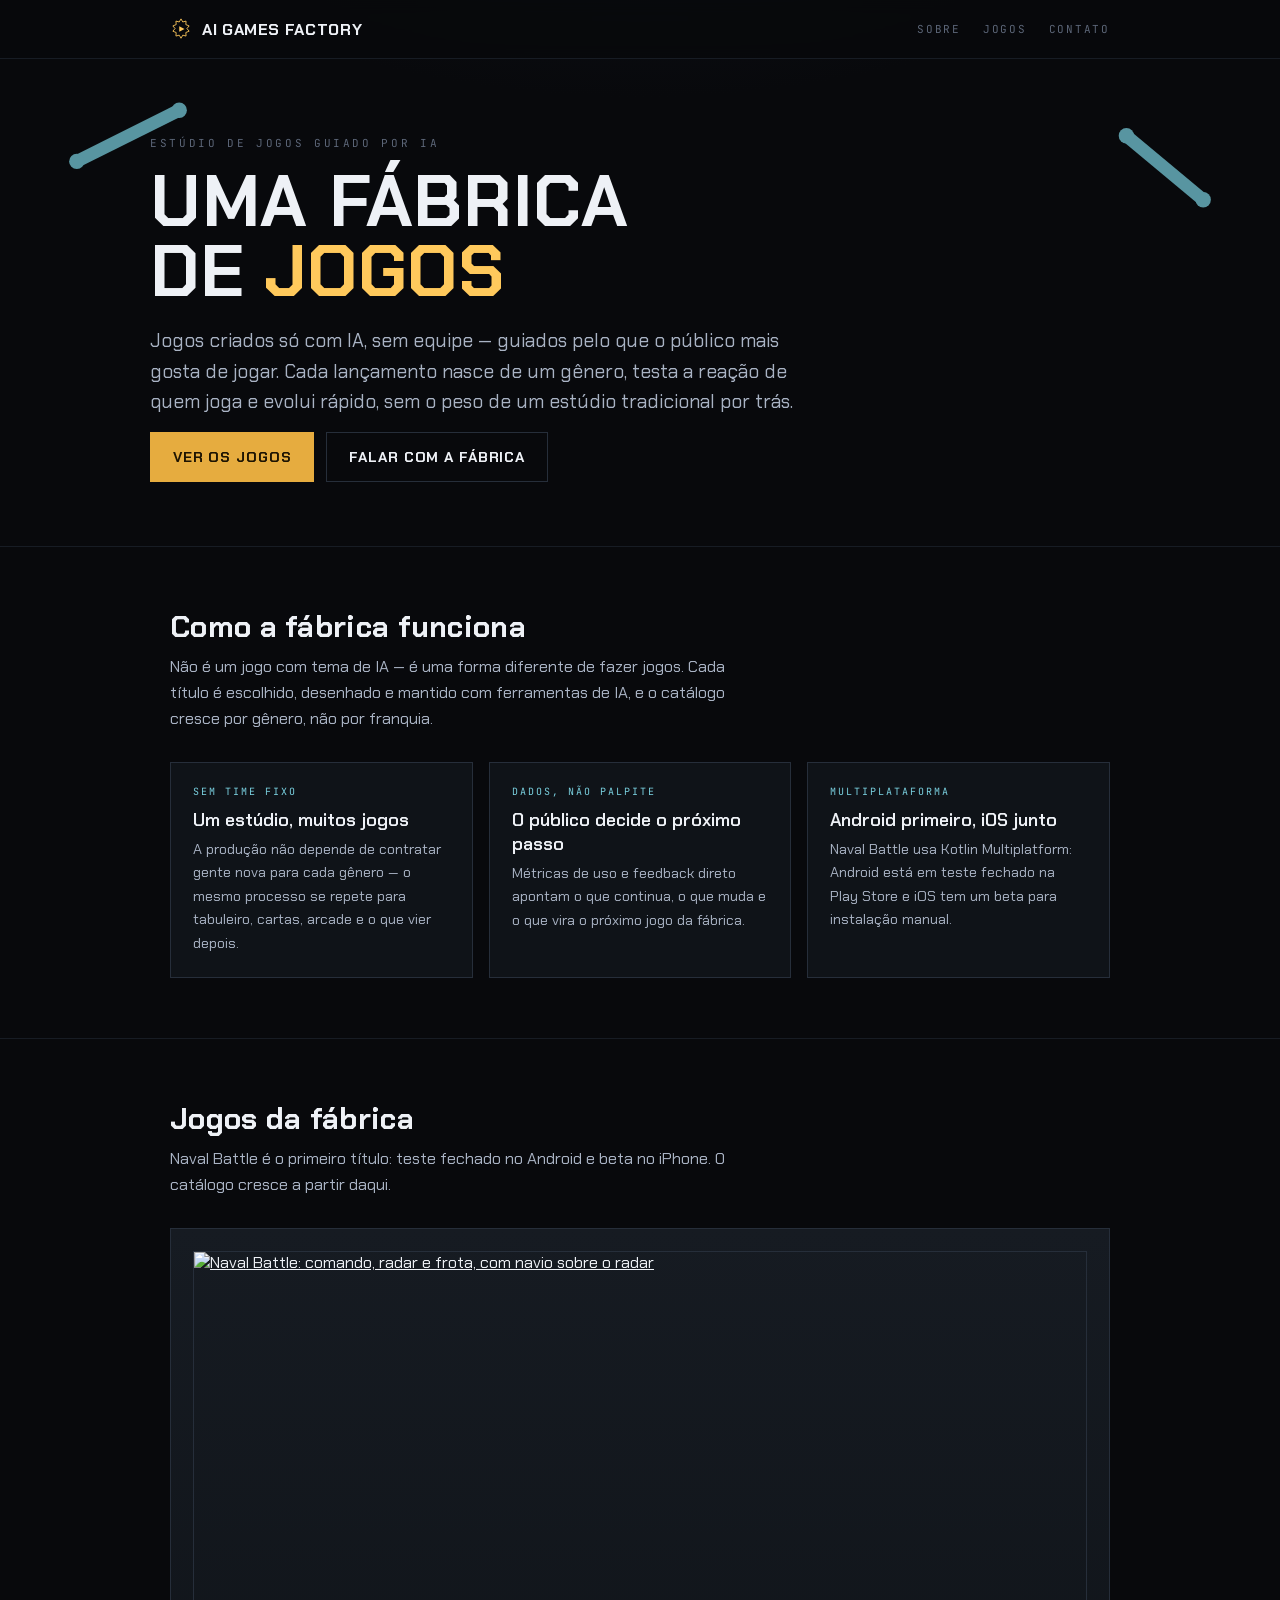
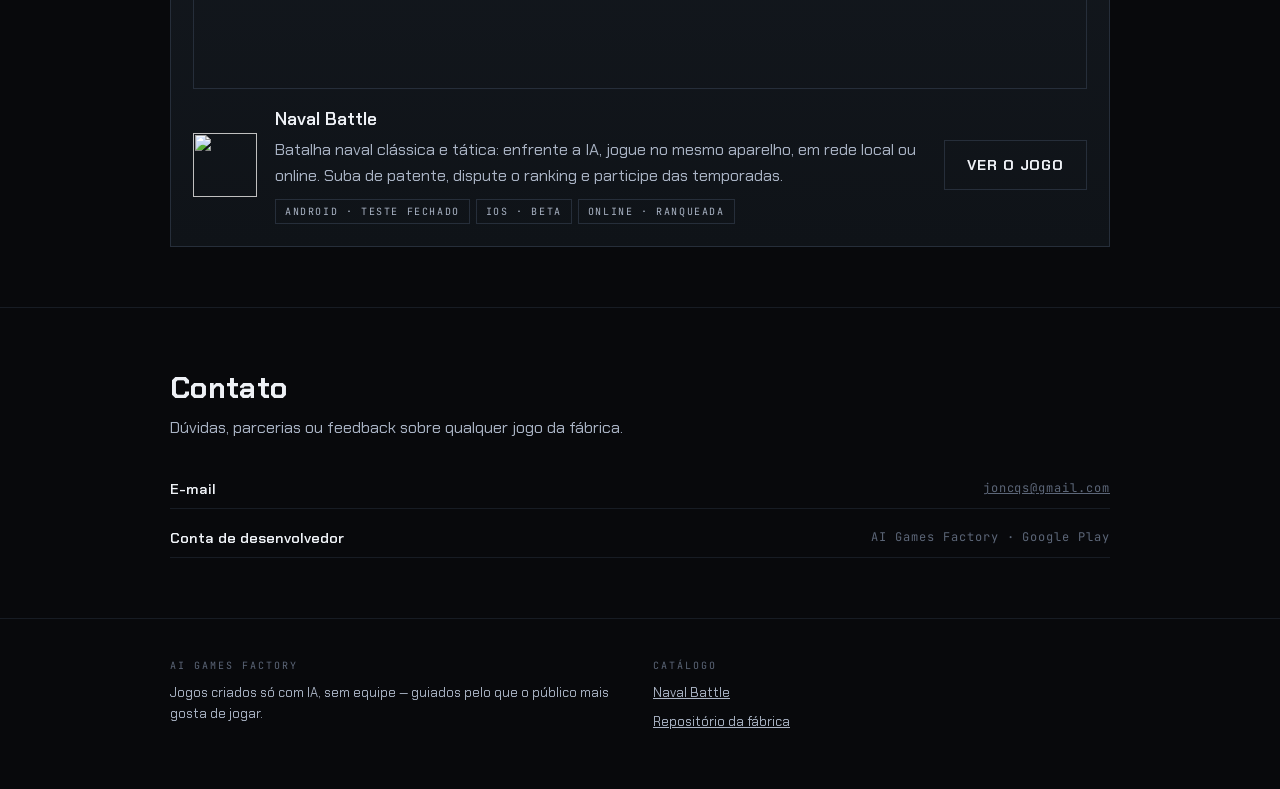
==== index.html @ c1de2103 "Publica AI Games Factory em repositório próprio" ====
<!doctype html>
<html lang="pt-BR">
<head>
<meta charset="utf-8">
<meta name="viewport" content="width=device-width, initial-scale=1">
<title>AI Games Factory</title>
<meta name="description" content="AI Games Factory cria jogos com IA guiados pelo feedback dos jogadores. Conheça Naval Battle, batalha naval clássica e tática em teste para Android e iOS.">
<meta name="theme-color" content="#08090C">

<meta property="og:title" content="AI Games Factory">
<meta property="og:description" content="Jogos criados só com IA, sem equipe — guiados pelo que o público mais gosta de jogar.">
<meta property="og:type" content="website">
<meta property="og:url" content="https://johncoelho.github.io/ai-games-factory/">
<link rel="canonical" href="https://johncoelho.github.io/ai-games-factory/">
<meta property="og:image" content="https://johncoelho.github.io/naval-battle/media/feature-graphic-1024x500.png">
<link rel="icon" href="https://johncoelho.github.io/naval-battle/media/icon-512.png" type="image/png">

<link rel="preconnect" href="https://fonts.googleapis.com">
<link rel="preconnect" href="https://fonts.gstatic.com" crossorigin>
<link rel="stylesheet" href="https://fonts.googleapis.com/css2?family=Chakra+Petch:wght@500;600;700&family=JetBrains+Mono:wght@400;500;700&display=swap">

<style>
  :root{
    --bg:#08090C; --surface:#0F1318; --surface2:#161B22; --surface3:#1E2530;
    --line:#262E3A; --lineSoft:#171C24;
    --ink:#EEF1F6; --inkSoft:#A9B3C4; --muted:#5C6678;
    --amber:#E6AC3F; --amberStrong:#FFC95C; --amberInk:#1E1402;
    --cyan:#7AD1E0; --cyanSoft:rgba(122,209,224,.16);
    --sans:'Chakra Petch',system-ui,-apple-system,sans-serif;
    --mono:'JetBrains Mono',ui-monospace,SFMono-Regular,monospace;
  }
  *{box-sizing:border-box}
  html{scroll-behavior:smooth}
  body{
    margin:0;background:var(--bg);color:var(--ink);font-family:var(--sans);
    background-image:radial-gradient(1100px 640px at 50% -12%,#121722 0%,var(--bg) 60%);
  }
  a{color:inherit}
  .wrap{max-width:980px;margin:0 auto;padding:0 20px}

  .eyebrow{font-family:var(--mono);font-size:11px;letter-spacing:.24em;color:var(--muted);text-transform:uppercase;margin:0}
  h1{font-size:clamp(38px,8vw,72px);line-height:.98;margin:14px 0 0;font-weight:700;letter-spacing:.01em}
  h1 span{color:var(--amberStrong)}
  h2{font-size:clamp(22px,3.6vw,30px);margin:0 0 8px;font-weight:700;letter-spacing:.01em;text-wrap:balance}
  h3{font-size:18px;margin:0 0 6px;font-weight:600}
  p{line-height:1.62;color:var(--inkSoft);margin:0 0 14px}
  .lede{font-size:clamp(16px,2.1vw,19px);max-width:54ch}

  header{position:sticky;top:0;z-index:20;backdrop-filter:blur(8px);
         background:rgba(8,9,12,.82);border-bottom:1px solid var(--lineSoft)}
  .bar{display:flex;align-items:center;justify-content:space-between;height:58px}
  .brand{display:flex;align-items:center;gap:10px;font-weight:700;letter-spacing:.04em}
  .navlinks{display:flex;gap:22px;font-family:var(--mono);font-size:11px;letter-spacing:.16em;text-transform:uppercase}
  .navlinks a{color:var(--muted);text-decoration:none}
  .navlinks a:hover{color:var(--amberStrong)}
  @media (max-width:640px){ .navlinks{display:none} }

  .hero{position:relative;overflow:hidden;border-bottom:1px solid var(--lineSoft)}
  .nodes{position:absolute;inset:0;pointer-events:none;opacity:.7}
  .nodes circle{fill:var(--cyan)}
  .nodes line{stroke:var(--cyan);stroke-width:1}

  .herobody{position:relative;padding:76px 0 64px}
  @media (max-width:640px){ .herobody{padding:52px 0 44px} }

  .cta{display:flex;gap:12px;flex-wrap:wrap;align-items:center}
  .btn{display:inline-flex;align-items:center;gap:10px;text-decoration:none;font-weight:700;
       letter-spacing:.06em;text-transform:uppercase;font-size:14.5px;padding:15px 22px;border:1px solid transparent}
  .btn-primary{background:var(--amber);color:var(--amberInk)}
  .btn-primary:hover{background:var(--amberStrong)}
  .btn-ghost{border-color:var(--line);color:var(--ink)}
  .btn-ghost:hover{border-color:var(--cyan);color:var(--cyan)}

  section{padding:60px 0;border-bottom:1px solid var(--lineSoft)}
  .sechead{max-width:58ch;margin-bottom:30px}

  .grid{display:grid;gap:16px;grid-template-columns:repeat(auto-fit,minmax(240px,1fr))}
  .card{border:1px solid var(--line);background:var(--surface);padding:22px}
  .card .k{font-family:var(--mono);font-size:10px;letter-spacing:.2em;color:var(--cyan);text-transform:uppercase}
  .card h3{margin-top:10px}
  .card p{margin:0;font-size:14.5px}

  .gamecard{display:flex;gap:18px;align-items:center;border:1px solid var(--line);
            background:linear-gradient(180deg,var(--surface2),var(--surface));padding:22px;flex-wrap:wrap}
  .gamecard .mark{width:64px;height:64px;flex:none}
  .game-art{display:block;width:100%}
  .game-art img{display:block;width:100%;height:auto;border:1px solid var(--line)}
  .gamecard .body{flex:1;min-width:220px}
  .tag{font-family:var(--mono);font-size:10px;letter-spacing:.16em;text-transform:uppercase;
       border:1px solid var(--line);color:var(--inkSoft);padding:5px 9px;display:inline-block;margin:2px 6px 0 0}

  .status{display:flex;flex-direction:column;gap:10px}
  .row{display:flex;justify-content:space-between;gap:12px;border-bottom:1px solid var(--lineSoft);padding:10px 0;font-size:14.5px}
  .row b{color:var(--ink);font-weight:600}
  .row span{color:var(--muted);font-family:var(--mono);font-size:12px;letter-spacing:.08em}

  footer{padding:40px 0 56px;color:var(--muted);font-size:13px}
  footer a{color:var(--inkSoft)}
  .foothead{font-family:var(--mono);font-size:10px;letter-spacing:.2em;color:var(--muted);text-transform:uppercase;margin-bottom:10px}
  .footgrid{display:grid;gap:26px;grid-template-columns:repeat(auto-fit,minmax(200px,1fr))}
</style>
</head>
<body>

<header>
  <div class="wrap bar">
    <div class="brand">
      <svg width="22" height="22" viewBox="0 0 100 100" aria-hidden="true">
        <path d="M50 4l8 14 15-4 -1 16 15 6-10 12 10 12-15 6 1 16-15-4-8 14-8-14-15 4 1-16-15-6 10-12-10-12 15-6-1-16 15 4z"
              fill="none" stroke="#FFC95C" stroke-width="4"/>
        <path d="M42 38l24 12-24 12z" fill="#FFC95C"/>
      </svg>
      AI GAMES FACTORY
    </div>
    <nav class="navlinks">
      <a href="#sobre">Sobre</a>
      <a href="#jogos">Jogos</a>
      <a href="#contato">Contato</a>
    </nav>
  </div>
</header>

<div class="hero">
  <svg class="nodes" viewBox="0 0 100 60" preserveAspectRatio="none" aria-hidden="true">
    <line x1="6" y1="8" x2="14" y2="4"/><line x1="88" y1="6" x2="94" y2="11"/>
    <line x1="4" y1="52" x2="10" y2="56"/><line x1="90" y1="50" x2="84" y2="55"/>
    <circle cx="6" cy="8" r="0.6"/><circle cx="14" cy="4" r="0.6"/>
    <circle cx="88" cy="6" r="0.6"/><circle cx="94" cy="11" r="0.6"/>
    <circle cx="4" cy="52" r="0.6"/><circle cx="10" cy="56" r="0.6"/>
    <circle cx="90" cy="50" r="0.6"/><circle cx="84" cy="55" r="0.6"/>
  </svg>
  <div class="wrap herobody">
    <p class="eyebrow">Estúdio de jogos guiado por IA</p>
    <h1>UMA FÁBRICA<br>DE <span>JOGOS</span></h1>
    <p class="lede" style="margin-top:18px">
      Jogos criados só com IA, sem equipe — guiados pelo que o público mais gosta de
      jogar. Cada lançamento nasce de um gênero, testa a reação de quem joga e evolui
      rápido, sem o peso de um estúdio tradicional por trás.
    </p>
    <div class="cta">
      <a class="btn btn-primary" href="#jogos">Ver os jogos</a>
      <a class="btn btn-ghost" href="mailto:joncqs@gmail.com">Falar com a fábrica</a>
    </div>
  </div>
</div>

<section id="sobre">
  <div class="wrap">
    <div class="sechead">
      <h2>Como a fábrica funciona</h2>
      <p>Não é um jogo com tema de IA — é uma forma diferente de fazer jogos. Cada
         título é escolhido, desenhado e mantido com ferramentas de IA, e o catálogo
         cresce por gênero, não por franquia.</p>
    </div>
    <div class="grid">
      <div class="card"><div class="k">Sem time fixo</div><h3>Um estúdio, muitos jogos</h3>
        <p>A produção não depende de contratar gente nova para cada gênero — o mesmo
           processo se repete para tabuleiro, cartas, arcade e o que vier depois.</p></div>
      <div class="card"><div class="k">Dados, não palpite</div><h3>O público decide o próximo passo</h3>
        <p>Métricas de uso e feedback direto apontam o que continua, o que muda e o
           que vira o próximo jogo da fábrica.</p></div>
      <div class="card"><div class="k">Multiplataforma</div><h3>Android primeiro, iOS junto</h3>
        <p>Naval Battle usa Kotlin Multiplatform: Android está em teste fechado na Play Store e iOS tem um beta para instalação manual.</p></div>
    </div>
  </div>
</section>

<section id="jogos">
  <div class="wrap">
    <div class="sechead">
      <h2>Jogos da fábrica</h2>
      <p>Naval Battle é o primeiro título: teste fechado no Android e beta no iPhone. O catálogo cresce a partir daqui.</p>
    </div>
    <div class="gamecard">
      <a class="game-art" href="https://johncoelho.github.io/naval-battle/" aria-label="Conhecer Naval Battle">
        <img src="https://johncoelho.github.io/naval-battle/media/feature-graphic-1024x500.png" width="1024" height="500" alt="Naval Battle: comando, radar e frota, com navio sobre o radar" loading="lazy">
      </a>
      <img class="mark" src="https://johncoelho.github.io/naval-battle/media/icon-512.png" width="64" height="64" alt="" loading="lazy">
      <div class="body">
        <h3>Naval Battle</h3>
        <p style="margin-bottom:8px">Batalha naval clássica e tática: enfrente a IA, jogue no mesmo aparelho, em rede local ou online. Suba de patente, dispute o ranking e participe das temporadas.</p>
        <span class="tag">Android · teste fechado</span><span class="tag">iOS · beta</span><span class="tag">Online · ranqueada</span>
      </div>
      <a class="btn btn-ghost" href="https://johncoelho.github.io/naval-battle/">Ver o jogo</a>
    </div>
  </div>
</section>

<section id="contato">
  <div class="wrap">
    <div class="sechead">
      <h2>Contato</h2>
      <p>Dúvidas, parcerias ou feedback sobre qualquer jogo da fábrica.</p>
    </div>
    <div class="status">
      <div class="row"><b>E-mail</b><span><a href="mailto:joncqs@gmail.com">joncqs@gmail.com</a></span></div>
      <div class="row"><b>Conta de desenvolvedor</b><span>AI Games Factory · Google Play</span></div>
    </div>
  </div>
</section>

<footer>
  <div class="wrap footgrid">
    <div>
      <div class="foothead">AI Games Factory</div>
      <p style="margin:0">Jogos criados só com IA, sem equipe — guiados pelo que o
         público mais gosta de jogar.</p>
    </div>
    <div>
      <div class="foothead">Catálogo</div>
      <p style="margin:0"><a href="https://johncoelho.github.io/naval-battle/">Naval Battle</a></p>
      <p style="margin:8px 0 0"><a href="https://github.com/johncoelho/ai-games-factory">Repositório da fábrica</a></p>
    </div>
  </div>
</footer>

</body>
</html>
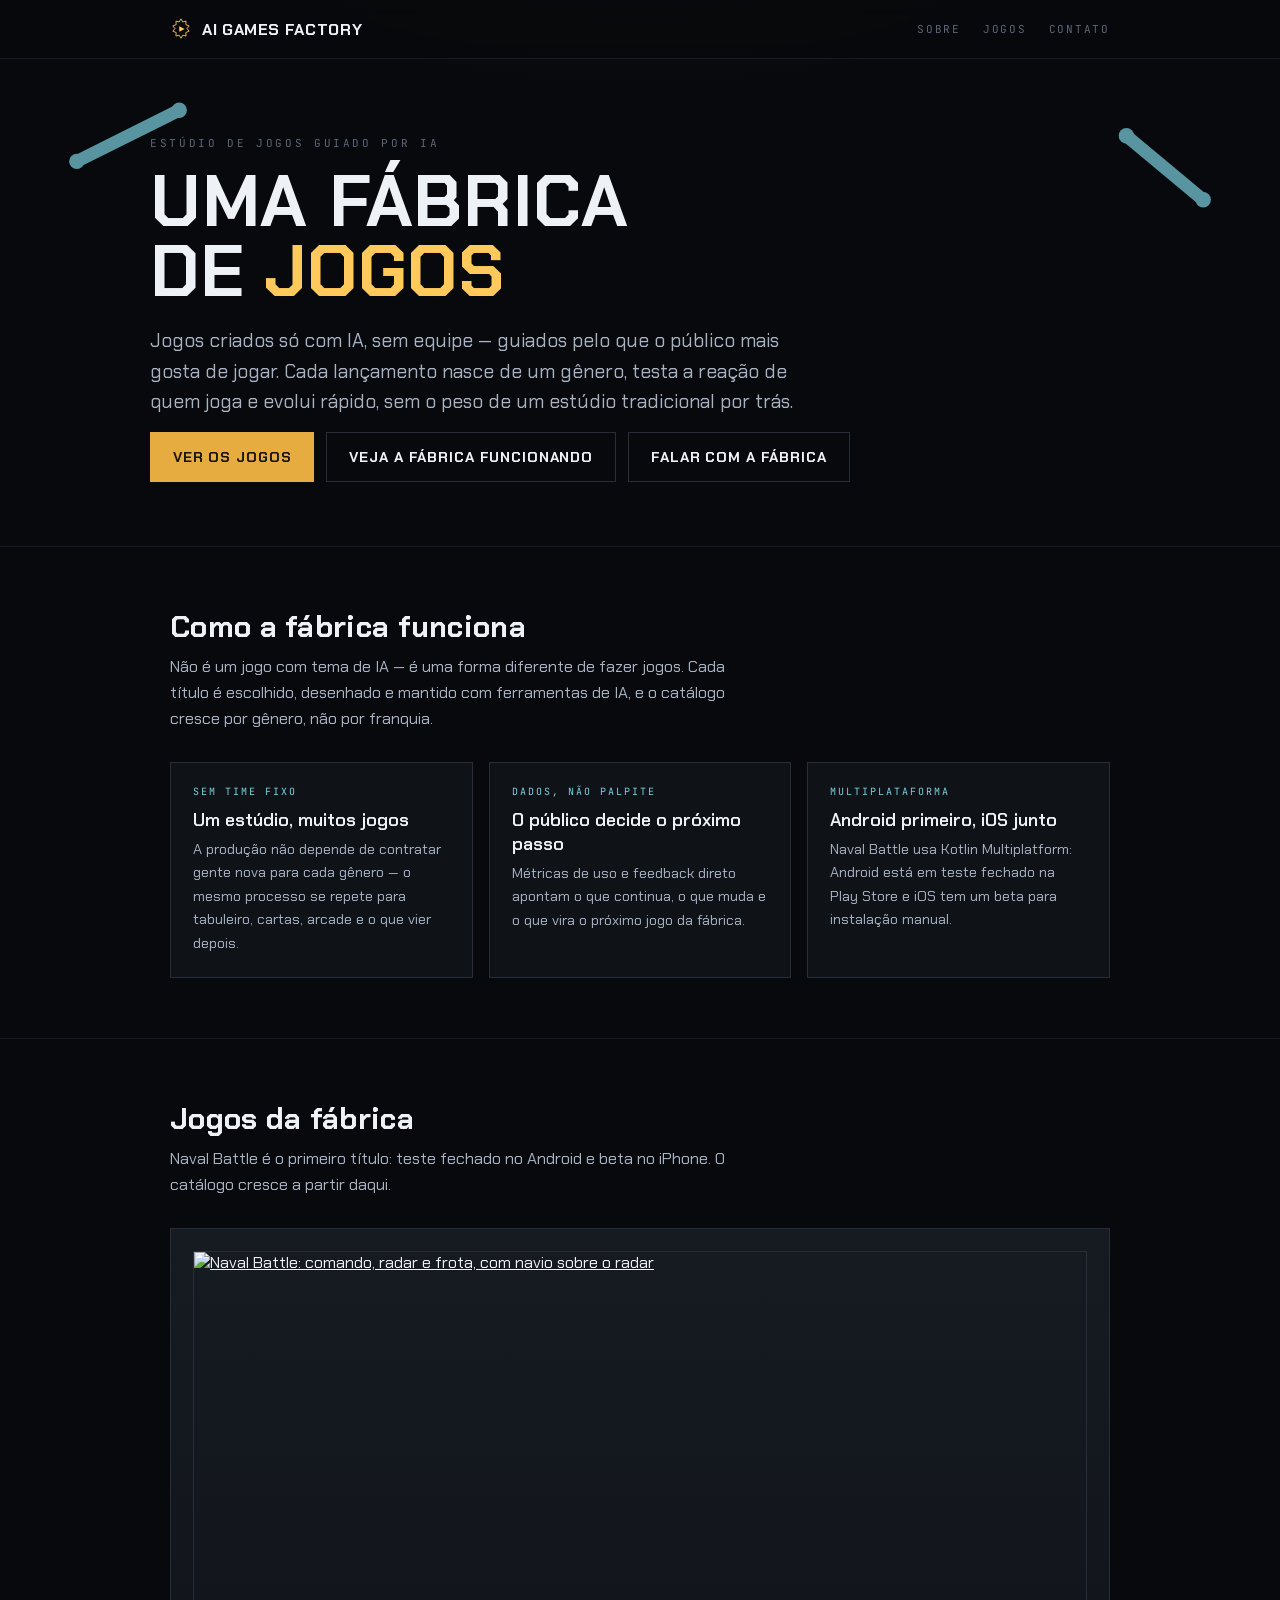
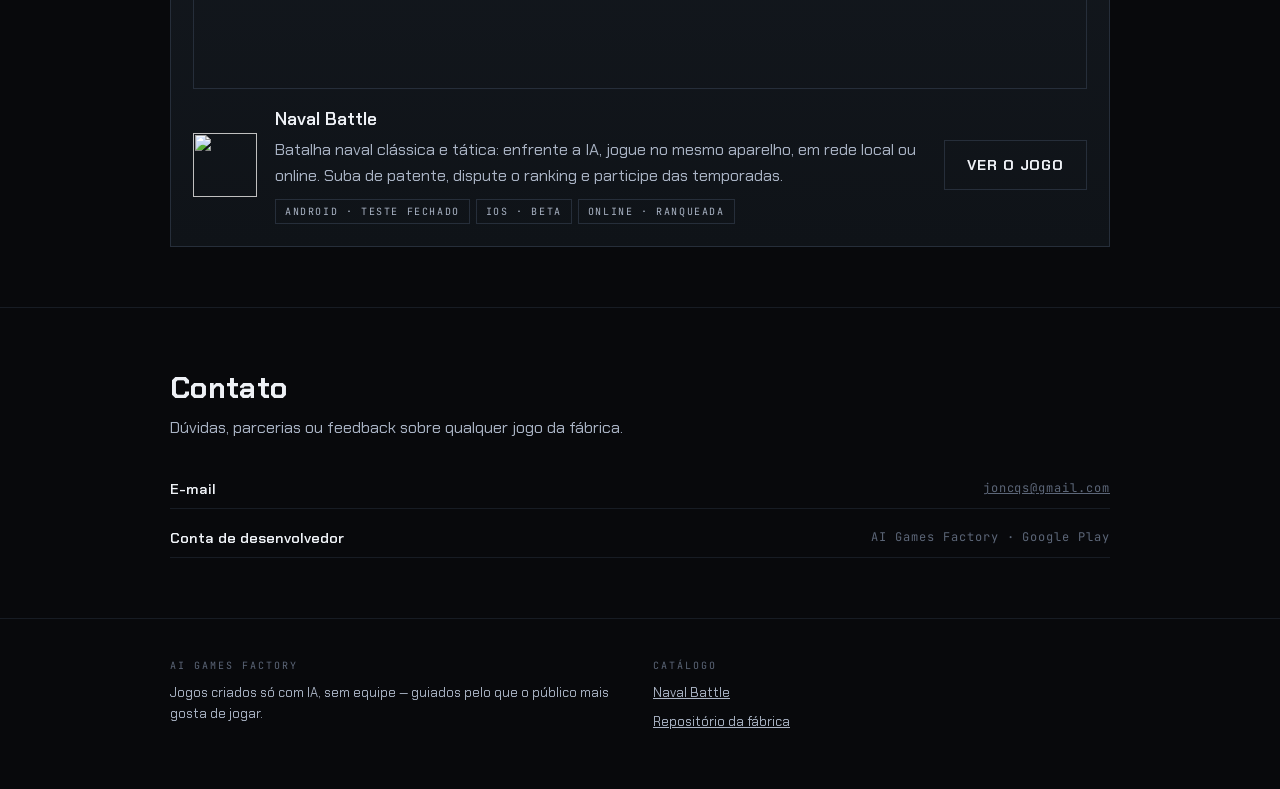
==== commit 98d55cbc: "Botão "Veja a fábrica funcionando" na página inicial Co-Authored-By: Claude Sonnet 5.5 <noreply@anth" ====
--- a/index.html
+++ b/index.html
@@ -139,6 +139,7 @@
     </p>
     <div class="cta">
       <a class="btn btn-primary" href="#jogos">Ver os jogos</a>
+      <a class="btn btn-ghost" href="portal/">Veja a fábrica funcionando</a>
       <a class="btn btn-ghost" href="mailto:joncqs@gmail.com">Falar com a fábrica</a>
     </div>
   </div>
